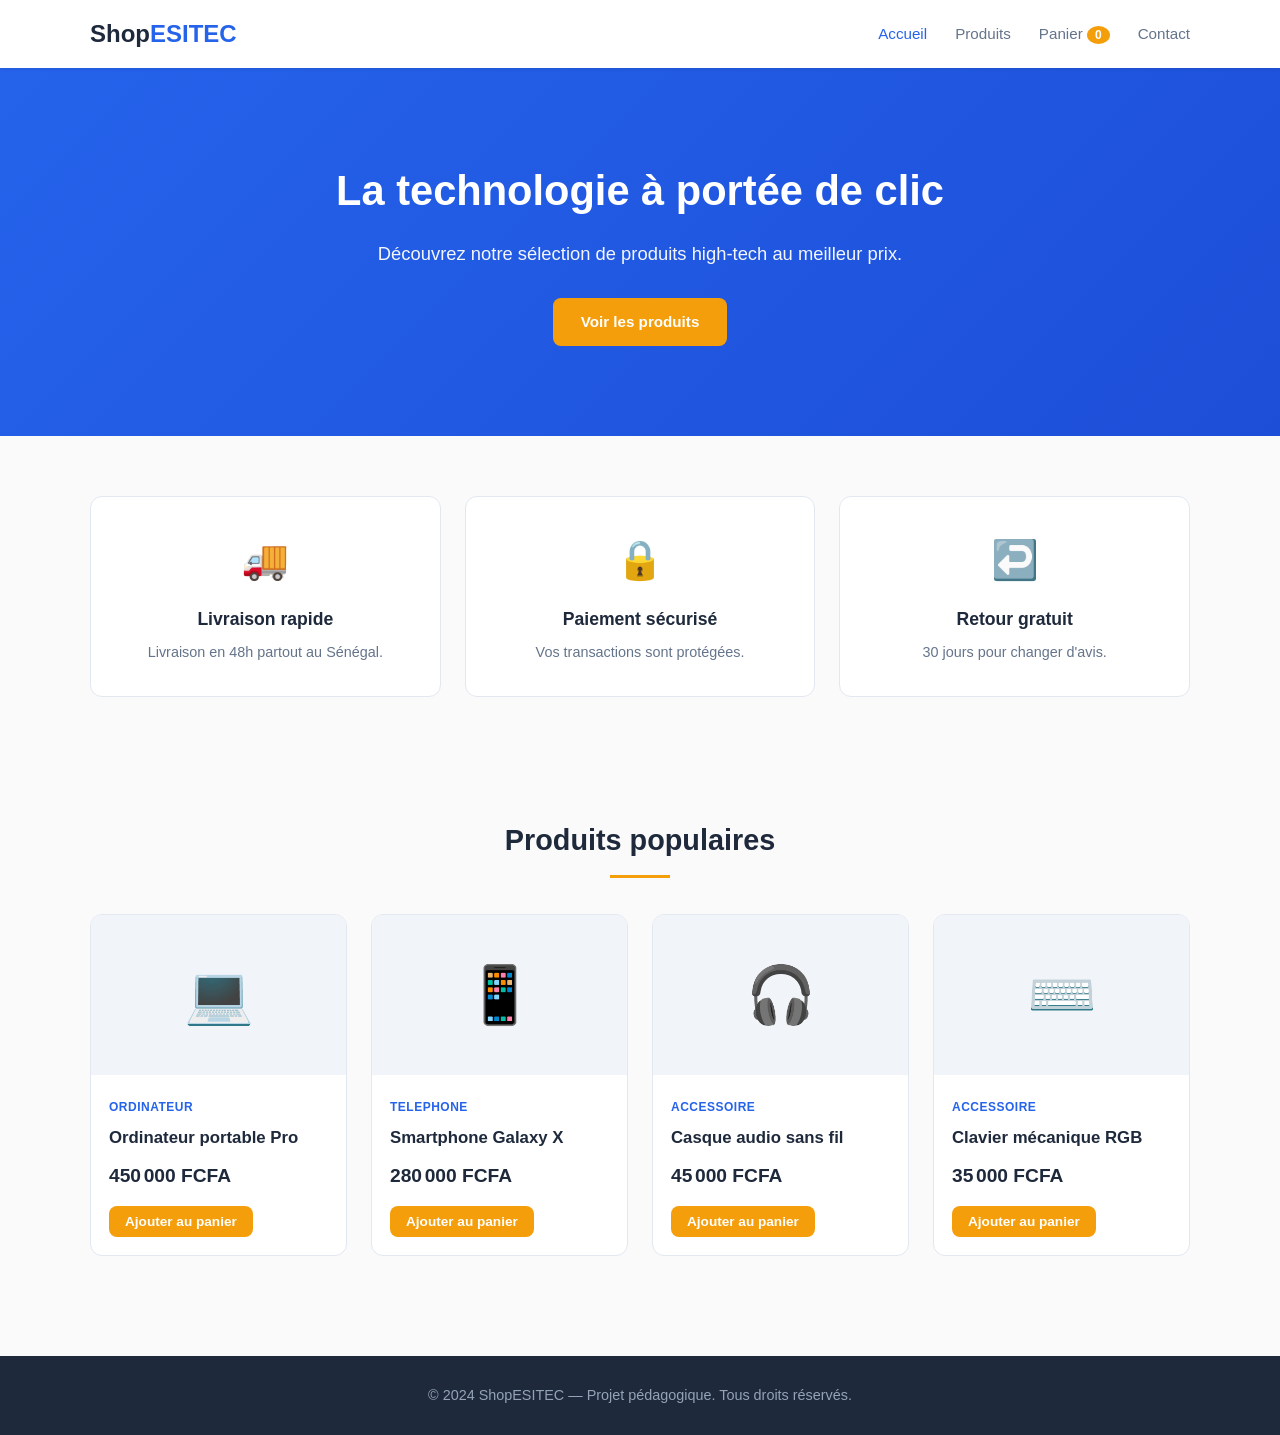
==== index.html @ 6bfad1c2 "premier commit" ====
<!DOCTYPE html>
<html lang="fr">
<head>
  <meta charset="UTF-8" />
  <meta name="viewport" content="width=device-width, initial-scale=1.0" />
  <title>ShopESITEC — Boutique en ligne</title>
  <link rel="stylesheet" href="css/style.css" />
  <link rel="stylesheet" href="css/responsive.css" />
</head>
<body>

  <header class="site-header">
    <div class="container header-content">
      <a href="index.html" class="logo">Shop<span>ESITEC</span></a>
      <nav class="main-nav">
        <ul>
          <li><a href="index.html" class="active">Accueil</a></li>
          <li><a href="products.html">Produits</a></li>
          <li><a href="cart.html">Panier <span id="cart-count" class="cart-badge">0</span></a></li>
          <li><a href="contact.html">Contact</a></li>
        </ul>
      </nav>
    </div>
  </header>

  <section class="hero">
    <div class="container">
      <h1>La technologie à portée de clic</h1>
      <p>Découvrez notre sélection de produits high-tech au meilleur prix.</p>
      <a href="products.html" class="btn btn-primary">Voir les produits</a>
    </div>
  </section>

  <section class="features container">
    <div class="feature-card">
      <div class="feature-icon">🚚</div>
      <h3>Livraison rapide</h3>
      <p>Livraison en 48h partout au Sénégal.</p>
    </div>
    <div class="feature-card">
      <div class="feature-icon">🔒</div>
      <h3>Paiement sécurisé</h3>
      <p>Vos transactions sont protégées.</p>
    </div>
    <div class="feature-card">
      <div class="feature-icon">↩️</div>
      <h3>Retour gratuit</h3>
      <p>30 jours pour changer d'avis.</p>
    </div>
  </section>

  <section class="featured container">
    <h2 class="section-title">Produits populaires</h2>
    <div id="featured-products" class="product-grid">
      <!-- Rempli dynamiquement par js/products.js -->
    </div>
  </section>

  <footer class="site-footer">
    <div class="container">
      <p>&copy; 2024 ShopESITEC — Projet pédagogique. Tous droits réservés.</p>
    </div>
  </footer>

  <script src="js/products.js"></script>
  <script src="js/cart.js"></script>
  <script src="js/main.js"></script>
</body>
</html>
---- css/style.css ----
/* =================================================
   ShopESITEC — Feuille de style principale
   ================================================= */

:root {
  --primary: #2563eb;
  --primary-dark: #1d4ed8;
  --secondary: #f59e0b;
  --dark: #1e293b;
  --gray: #64748b;
  --light-gray: #f1f5f9;
  --white: #ffffff;
  --success: #16a34a;
  --border: #e2e8f0;
}

* {
  margin: 0;
  padding: 0;
  box-sizing: border-box;
}

body {
  font-family: 'Segoe UI', Tahoma, sans-serif;
  color: var(--dark);
  background-color: #fafafa;
  line-height: 1.6;
}

.container {
  max-width: 1140px;
  margin: 0 auto;
  padding: 0 20px;
}

/* ---- Header ---- */
.site-header {
  background-color: var(--white);
  box-shadow: 0 1px 4px rgba(0, 0, 0, 0.08);
  position: sticky;
  top: 0;
  z-index: 100;
}

.header-content {
  display: flex;
  justify-content: space-between;
  align-items: center;
  height: 68px;
}

.logo {
  font-size: 1.5rem;
  font-weight: 700;
  color: var(--dark);
  text-decoration: none;
}

.logo span {
  color: var(--primary);
}

.main-nav ul {
  display: flex;
  list-style: none;
  gap: 28px;
}

.main-nav a {
  color: var(--gray);
  text-decoration: none;
  font-size: 0.95rem;
  font-weight: 500;
  transition: color 0.2s;
}

.main-nav a:hover,
.main-nav a.active {
  color: var(--primary);
}

.cart-badge {
  background-color: var(--secondary);
  color: var(--white);
  border-radius: 50%;
  padding: 2px 8px;
  font-size: 0.75rem;
  font-weight: 700;
}

/* ---- Hero ---- */
.hero {
  background: linear-gradient(135deg, var(--primary) 0%, var(--primary-dark) 100%);
  color: var(--white);
  text-align: center;
  padding: 90px 0;
}

.hero h1 {
  font-size: 2.6rem;
  margin-bottom: 14px;
}

.hero p {
  font-size: 1.15rem;
  margin-bottom: 30px;
  opacity: 0.95;
}

/* ---- Buttons ---- */
.btn {
  display: inline-block;
  padding: 12px 28px;
  border-radius: 8px;
  text-decoration: none;
  font-weight: 600;
  font-size: 0.95rem;
  cursor: pointer;
  border: none;
  transition: all 0.2s;
}

.btn-primary {
  background-color: var(--secondary);
  color: var(--white);
}

.btn-primary:hover {
  background-color: #d97706;
}

.btn-small {
  padding: 8px 16px;
  font-size: 0.85rem;
}

/* ---- Features ---- */
.features {
  display: flex;
  gap: 24px;
  padding: 60px 20px;
  flex-wrap: wrap;
}

.feature-card {
  flex: 1;
  min-width: 240px;
  background: var(--white);
  border: 1px solid var(--border);
  border-radius: 12px;
  padding: 32px 24px;
  text-align: center;
}

.feature-icon {
  font-size: 2.4rem;
  margin-bottom: 14px;
}

.feature-card h3 {
  color: var(--dark);
  margin-bottom: 8px;
  font-size: 1.1rem;
}

.feature-card p {
  color: var(--gray);
  font-size: 0.9rem;
}

/* ---- Section title ---- */
.section-title {
  text-align: center;
  font-size: 1.8rem;
  color: var(--dark);
  margin-bottom: 36px;
  position: relative;
}

.section-title::after {
  content: '';
  display: block;
  width: 60px;
  height: 3px;
  background-color: var(--secondary);
  margin: 12px auto 0;
}

/* ---- Page banner ---- */
.page-banner {
  background-color: var(--dark);
  color: var(--white);
  text-align: center;
  padding: 50px 0;
}

.page-banner h1 {
  font-size: 2rem;
  margin-bottom: 8px;
}

.page-banner p {
  opacity: 0.8;
}

/* ---- Product grid ---- */
.featured,
.catalog {
  padding: 60px 20px;
}

.product-grid {
  display: grid;
  grid-template-columns: repeat(4, 1fr);
  gap: 24px;
}

.product-card {
  background: var(--white);
  border: 1px solid var(--border);
  border-radius: 12px;
  overflow: hidden;
  transition: transform 0.2s, box-shadow 0.2s;
}

.product-card:hover {
  transform: translateY(-4px);
  box-shadow: 0 8px 20px rgba(0, 0, 0, 0.1);
}

.product-image {
  height: 160px;
  background-color: var(--light-gray);
  display: flex;
  align-items: center;
  justify-content: center;
  font-size: 3.5rem;
}

.product-info {
  padding: 18px;
}

.product-category {
  font-size: 0.75rem;
  color: var(--primary);
  text-transform: uppercase;
  font-weight: 600;
  letter-spacing: 0.5px;
}

.product-name {
  font-size: 1.05rem;
  color: var(--dark);
  margin: 6px 0 10px;
}

.product-price {
  font-size: 1.2rem;
  font-weight: 700;
  color: var(--dark);
  margin-bottom: 14px;
}

/* ---- Catalog toolbar ---- */
.catalog-toolbar {
  display: flex;
  align-items: center;
  gap: 12px;
  margin-bottom: 30px;
}

.catalog-toolbar select {
  padding: 8px 14px;
  border: 1px solid var(--border);
  border-radius: 8px;
  font-size: 0.9rem;
  cursor: pointer;
}

/* ---- Cart ---- */
.cart-section {
  padding: 50px 20px;
  display: grid;
  grid-template-columns: 2fr 1fr;
  gap: 30px;
}

.cart-items {
  display: flex;
  flex-direction: column;
  gap: 16px;
}

.cart-item {
  display: flex;
  align-items: center;
  gap: 16px;
  background: var(--white);
  border: 1px solid var(--border);
  border-radius: 10px;
  padding: 16px;
}

.cart-item-icon {
  font-size: 2.2rem;
  width: 60px;
  text-align: center;
}

.cart-item-details {
  flex: 1;
}

.cart-item-details h4 {
  color: var(--dark);
  margin-bottom: 4px;
}

.cart-item-details p {
  color: var(--gray);
  font-size: 0.9rem;
}

.cart-item-actions {
  display: flex;
  align-items: center;
  gap: 10px;
}

.qty-btn {
  width: 28px;
  height: 28px;
  border: 1px solid var(--border);
  background: var(--light-gray);
  border-radius: 6px;
  cursor: pointer;
  font-weight: 700;
  color: var(--dark);
}

.remove-btn {
  background: none;
  border: none;
  color: #dc2626;
  cursor: pointer;
  font-size: 0.85rem;
  text-decoration: underline;
}

.cart-summary {
  background: var(--white);
  border: 1px solid var(--border);
  border-radius: 12px;
  padding: 24px;
  height: fit-content;
}

.cart-summary h3 {
  margin-bottom: 18px;
  color: var(--dark);
}

.summary-line {
  display: flex;
  justify-content: space-between;
  padding: 10px 0;
  color: var(--gray);
}

.summary-line.total {
  border-top: 2px solid var(--border);
  margin-top: 8px;
  padding-top: 16px;
  font-size: 1.15rem;
  font-weight: 700;
  color: var(--dark);
}

.cart-summary .btn {
  width: 100%;
  margin-top: 18px;
  text-align: center;
}

.empty-cart {
  text-align: center;
  padding: 60px 20px;
  color: var(--gray);
}

/* ---- Contact ---- */
.contact-section {
  padding: 50px 20px;
  display: grid;
  grid-template-columns: 1fr 2fr;
  gap: 40px;
}

.contact-info {
  background: var(--white);
  border: 1px solid var(--border);
  border-radius: 12px;
  padding: 28px;
  height: fit-content;
}

.contact-info h3 {
  color: var(--dark);
  margin-bottom: 18px;
}

.contact-info p {
  color: var(--gray);
  margin-bottom: 12px;
}

.contact-form {
  background: var(--white);
  border: 1px solid var(--border);
  border-radius: 12px;
  padding: 28px;
}

.form-group {
  margin-bottom: 18px;
}

.form-group label {
  display: block;
  font-weight: 600;
  margin-bottom: 6px;
  color: var(--dark);
  font-size: 0.9rem;
}

.form-group input,
.form-group textarea {
  width: 100%;
  padding: 11px 14px;
  border: 1px solid var(--border);
  border-radius: 8px;
  font-size: 0.95rem;
  font-family: inherit;
}

.form-group textarea {
  height: 120px;
  resize: vertical;
}

.form-feedback {
  margin-top: 12px;
  color: var(--success);
  font-weight: 600;
}

/* ---- Footer ---- */
.site-footer {
  background-color: var(--dark);
  color: #94a3b8;
  text-align: center;
  padding: 28px 0;
  margin-top: 40px;
  font-size: 0.9rem;
}
---- css/responsive.css ----
/* =================================================
   ShopESITEC — Styles responsive (mobile/tablette)
   ================================================= */

/* Tablette */
@media (max-width: 992px) {
  .product-grid {
    grid-template-columns: repeat(3, 1fr);
  }

  .cart-section {
    grid-template-columns: 1fr;
  }

  .contact-section {
    grid-template-columns: 1fr;
  }
}

/* Petite tablette */
@media (max-width: 768px) {
  .product-grid {
    grid-template-columns: repeat(2, 1fr);
  }

  .hero h1 {
    font-size: 2rem;
  }

  .features {
    flex-direction: column;
  }

  .header-content {
    flex-direction: column;
    height: auto;
    padding: 12px 0;
    gap: 10px;
  }

  .main-nav ul {
    gap: 18px;
  }
}

/* Mobile */
@media (max-width: 480px) {
  .product-grid {
    grid-template-columns: 1fr;
  }

  .hero {
    padding: 60px 0;
  }

  .hero h1 {
    font-size: 1.7rem;
  }

  .main-nav ul {
    gap: 12px;
    font-size: 0.85rem;
  }

  .section-title {
    font-size: 1.5rem;
  }
}
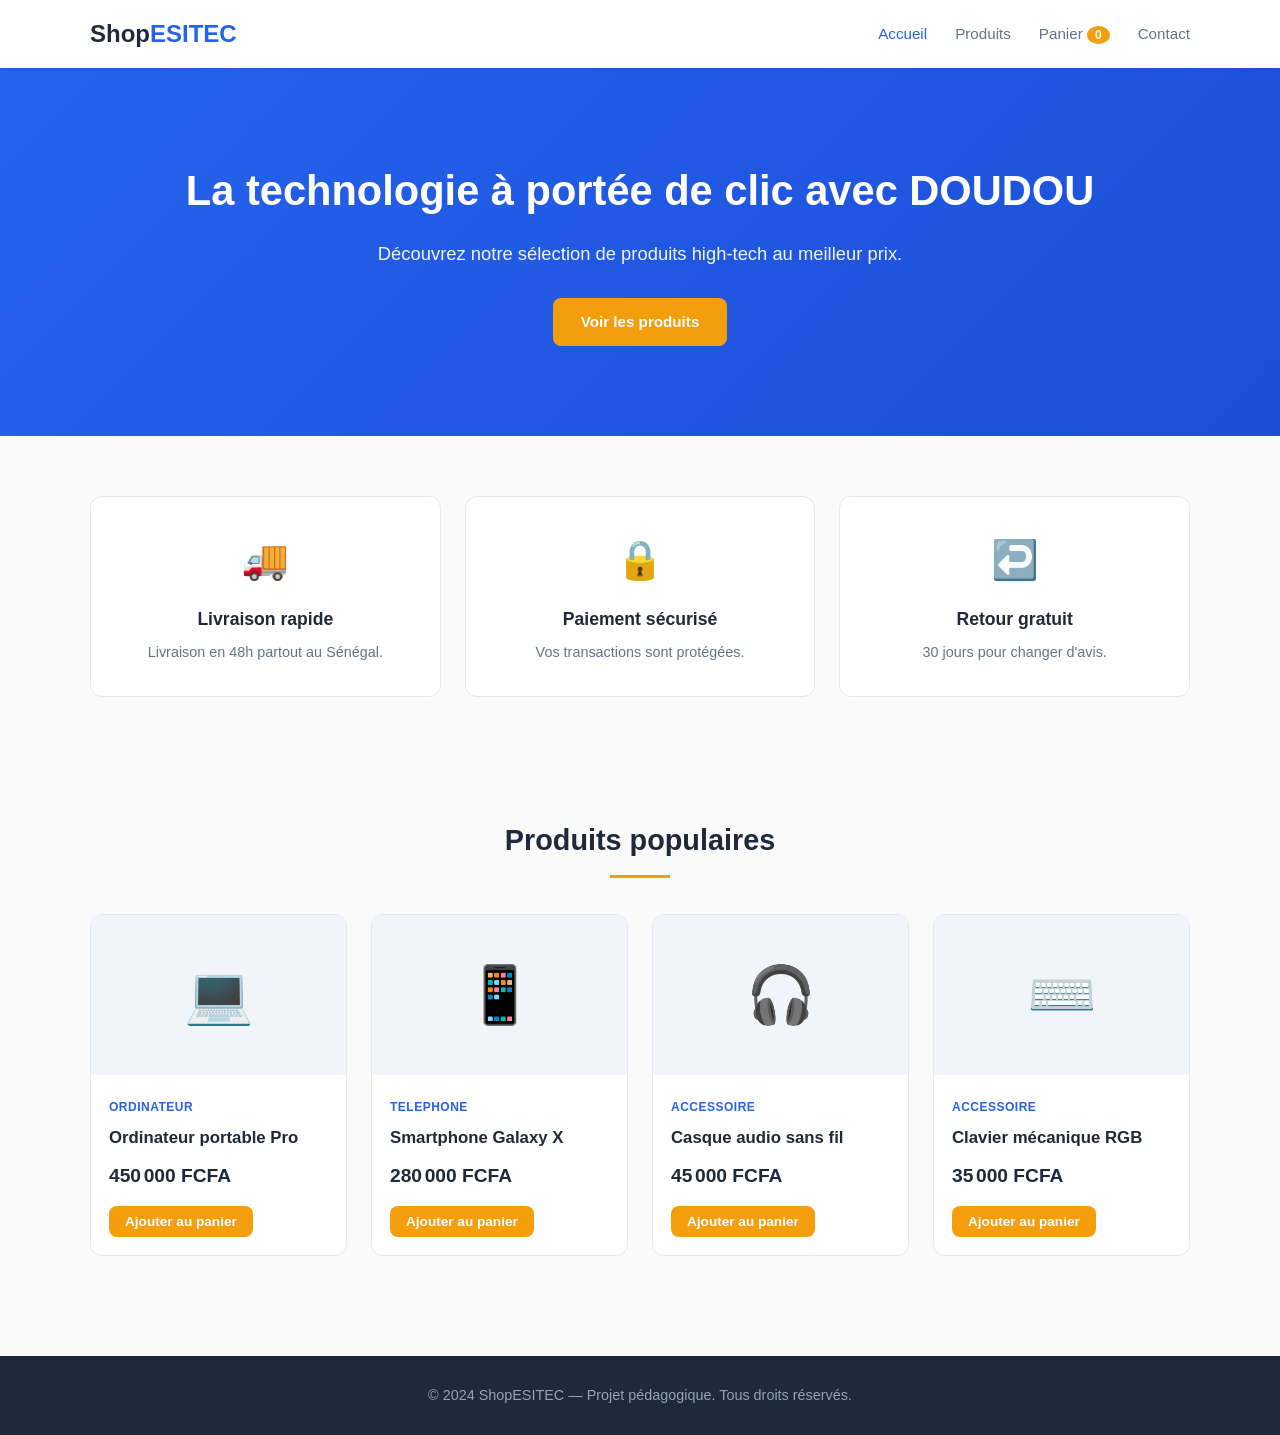
==== commit 7b3e242f: "modification du titre principal sur index .html" ====
--- a/index.html
+++ b/index.html
@@ -25,7 +25,7 @@
 
   <section class="hero">
     <div class="container">
-      <h1>La technologie à portée de clic</h1>
+      <h1>La technologie à portée de clic avec DOUDOU</h1>
       <p>Découvrez notre sélection de produits high-tech au meilleur prix.</p>
       <a href="products.html" class="btn btn-primary">Voir les produits</a>
     </div>
